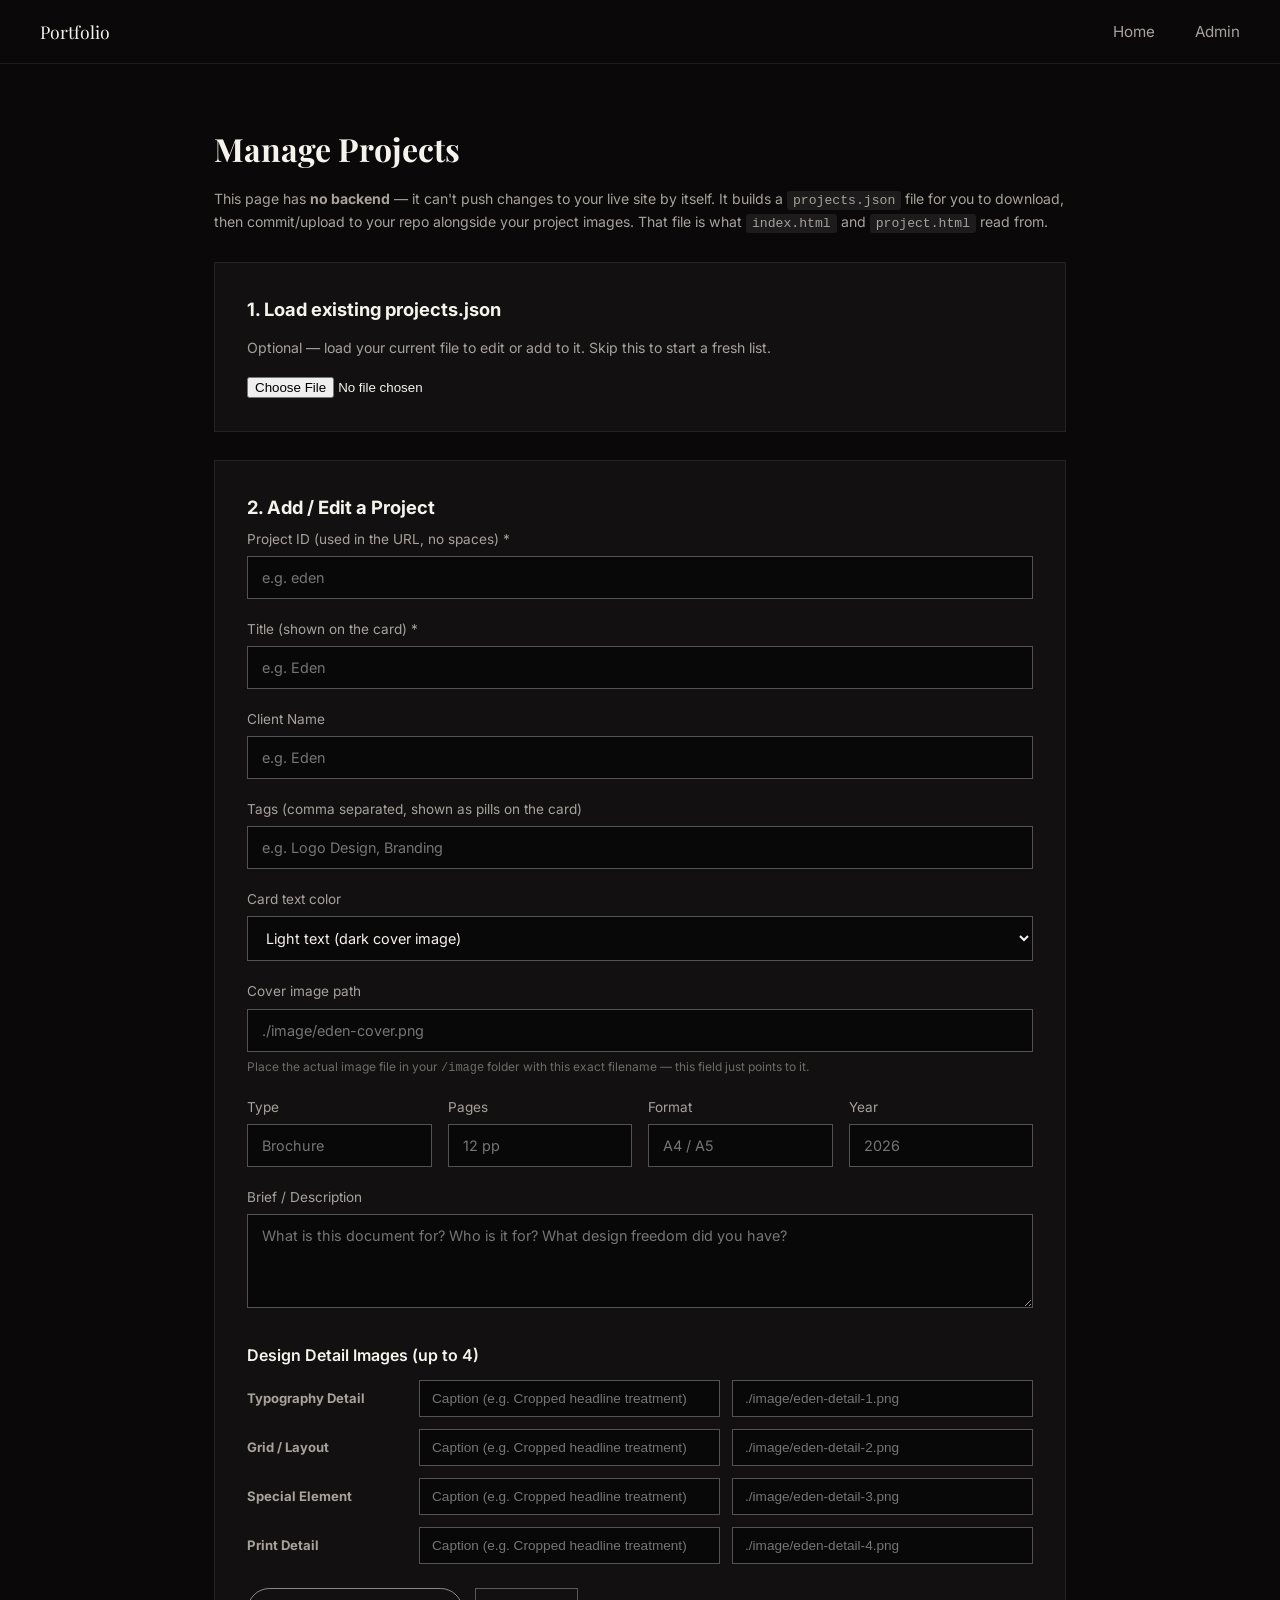
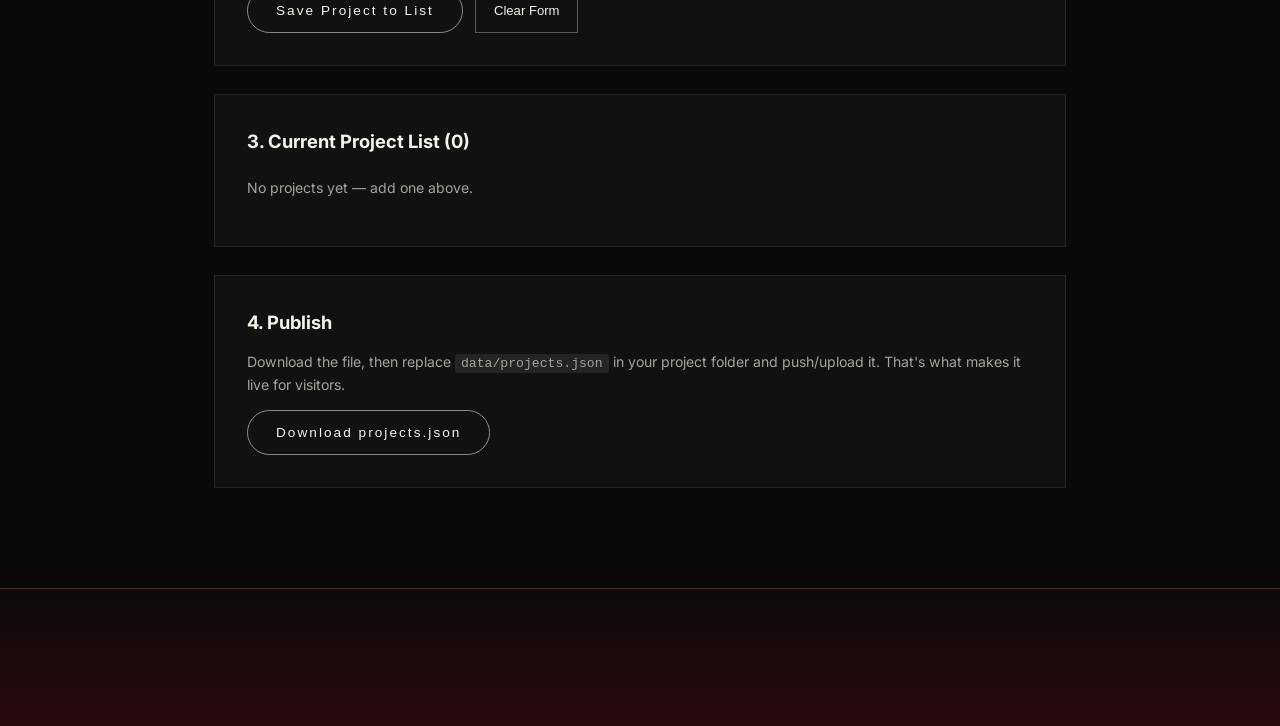
==== admin.html @ ef0a6c06 "initial-commit" ====
<!DOCTYPE html>
<html lang="en">
<head>
<meta charset="UTF-8">
<meta name="viewport" content="width=device-width, initial-scale=1.0">
<title>Admin — Manage Projects</title>
<link rel="stylesheet" href="styles.css">
</head>
<body>

<header class="header">
    <a href="index.html" class="logo">Portfolio</a>
    <nav class="navabr">
        <a href="index.html">Home</a>
        <a href="admin.html">Admin</a>
    </nav>
</header>

<main class="admin-shell">

  <h1 class="admin-title">Manage Projects</h1>
  <p class="admin-note">
    This page has <strong>no backend</strong> — it can't push changes to your live site by itself.
    It builds a <code>projects.json</code> file for you to download, then commit/upload to your repo alongside your project images.
    That file is what <code>index.html</code> and <code>project.html</code> read from.
  </p>

  <section class="admin-panel">
    <h2>1. Load existing projects.json</h2>
    <p class="admin-note">Optional — load your current file to edit or add to it. Skip this to start a fresh list.</p>
    <input type="file" id="loadFile" accept="application/json">
    <span id="loadStatus" class="admin-note"></span>
  </section>

  <section class="admin-panel">
    <h2>2. Add / Edit a Project</h2>
    <form id="projectForm">

      <div class="admin-field">
        <label>Project ID (used in the URL, no spaces) *</label>
        <input type="text" id="f_id" placeholder="e.g. eden" required>
      </div>

      <div class="admin-field">
        <label>Title (shown on the card) *</label>
        <input type="text" id="f_title" placeholder="e.g. Eden" required>
      </div>

      <div class="admin-field">
        <label>Client Name</label>
        <input type="text" id="f_client" placeholder="e.g. Eden">
      </div>

      <div class="admin-field">
        <label>Tags (comma separated, shown as pills on the card)</label>
        <input type="text" id="f_tags" placeholder="e.g. Logo Design, Branding">
      </div>

      <div class="admin-field">
        <label>Card text color</label>
        <select id="f_textcolor">
          <option value="light">Light text (dark cover image)</option>
          <option value="dark">Dark text (light cover image)</option>
        </select>
      </div>

      <div class="admin-field">
        <label>Cover image path</label>
        <input type="text" id="f_cover" placeholder="./image/eden-cover.png">
        <span class="admin-hint">Place the actual image file in your <code>/image</code> folder with this exact filename — this field just points to it.</span>
      </div>

      <div class="admin-row">
        <div class="admin-field">
          <label>Type</label>
          <input type="text" id="f_type" placeholder="Brochure">
        </div>
        <div class="admin-field">
          <label>Pages</label>
          <input type="text" id="f_pages" placeholder="12 pp">
        </div>
        <div class="admin-field">
          <label>Format</label>
          <input type="text" id="f_format" placeholder="A4 / A5">
        </div>
        <div class="admin-field">
          <label>Year</label>
          <input type="text" id="f_year" placeholder="2026">
        </div>
      </div>

      <div class="admin-field">
        <label>Brief / Description</label>
        <textarea id="f_brief" rows="4" placeholder="What is this document for? Who is it for? What design freedom did you have?"></textarea>
      </div>

      <h3 class="admin-subtitle">Design Detail Images (up to 4)</h3>
      <div id="detailFields"></div>

      <div class="admin-actions">
        <button type="submit" class="btn-send" style="width:auto; padding:14px 28px;">Save Project to List</button>
        <button type="button" id="clearForm" class="btn-secondary">Clear Form</button>
      </div>
    </form>
  </section>

  <section class="admin-panel">
    <h2>3. Current Project List (<span id="countLabel">0</span>)</h2>
    <div id="projectList" class="admin-project-list"></div>
  </section>

  <section class="admin-panel">
    <h2>4. Publish</h2>
    <p class="admin-note">Download the file, then replace <code>data/projects.json</code> in your project folder and push/upload it. That's what makes it live for visitors.</p>
    <button id="downloadBtn" class="btn-send" style="width:auto; padding:14px 28px;">Download projects.json</button>
  </section>

</main>

<footer></footer>

<script src="js/admin.js"></script>
</body>
</html>
---- styles.css ----
/* =========================================================
   Tedo Mirianashvili — Portfolio
   styles.css — matches the HTML structure/classes as-is
   ========================================================= */

@import url('https://fonts.googleapis.com/css2?family=Playfair+Display:ital,wght@0,400;0,500;0,600;1,400&family=Inter:wght@300;400;500;600;700&display=swap');

:root{
  --black:        #0a0808;
  --near-black:   #0d0a0a;
  --maroon-deep:  #2a0a0d;
  --maroon:       #4a0f14;
  --maroon-bright:#7a1a1f;
  --card-bg:      #1a0e0e;
  --card-border:  rgba(255,255,255,0.08);
  --white:        #f6f2ec;
  --grey:         #a8a19c;
  --grey-dim:     #6f6a66;

  --font-display: 'Playfair Display', Georgia, serif;
  --font-body:    'Inter', -apple-system, sans-serif;
}

*, *::before, *::after{ box-sizing: border-box; }

body{
  margin:0;
  background: var(--black);
  color: var(--white);
  font-family: var(--font-body);
  line-height: 1.55;
  -webkit-font-smoothing: antialiased;
}

img{ max-width:100%; display:block; }
a{ color:inherit; text-decoration:none; }

/* ============ HEADER / NAV ============ */
.header{
  position: sticky; top:0; z-index:100;
  display:flex; align-items:center; justify-content:space-between;
  padding: 0 40px;
  height: 64px;
  background: var(--black);
  border-bottom: 1px solid rgba(255,255,255,.08);
}
.logo{
  font-family: var(--font-display);
  font-size: 1.1rem;
}
.navabr{
  display:flex; gap: 40px;
}
.navabr a{
  font-size:.95rem;
  color: var(--grey);
  transition: color .2s ease;
}
.navabr a:hover{ color: var(--white); }

/* ============ HERO ============ */
.Hero{
  padding: 80px 40px 100px;
}
#HeroContent{
  max-width: 1200px;
  margin: 0 auto;
  display:grid;
  grid-template-columns: 1fr 1fr;
  gap: 60px;
  align-items:center;
}
.Hero img{
  width:100%;
  max-width: 460px;
  aspect-ratio: 3/4;
  object-fit: cover;
  padding: 8px;
}
#HeroText{
  text-align: right;
}
#HeroText h1{
  font-family: var(--font-display);
  font-weight: 500;
  font-size: clamp(2rem, 4vw, 2.6rem);
  margin: 0 0 20px;
}
#HeroText h3{
  font-family: var(--font-body);
  font-weight: 400;
  color: var(--grey);
  font-size: 1rem;
  max-width: 480px;
  margin: 0 0 32px auto;
}
#SocemdiaLinks{
  display:flex; gap:30px; justify-content:flex-end;
}
/* FIX: <a> is display:inline by default, so width/height did nothing.
   display:flex makes the box respect the size, and the nested img
   rule makes the icon fill that box instead of rendering at its
   raw file dimensions. */
#SocemdiaLinks a{
  display:flex;
  align-items:center;
  justify-content:center;
  width:100px;
  height:100px;
  transition: opacity .2s ease, transform .2s ease;
}
#SocemdiaLinks a img{
  width:100%;
  height:100%;
  object-fit:contain;
}
#SocemdiaLinks a:hover{
  opacity:.75;
  transform: translateY(-2px);
}

@media (max-width: 860px){
  #HeroContent{ grid-template-columns: 1fr; }
  #HeroText{ text-align:left; }
  #HeroText h3{ margin-left:0; }
  #SocemdiaLinks{ justify-content:flex-start; }
}

/* ============ SKILLS & TOOLS ============ */
.SkillsAndTools{
  padding: 90px 40px;
  background: url('../image/gradient-2560x1440.gif') center/cover no-repeat;
}
.SkillsAndTools #Title{
  font-family: var(--font-display);
  font-weight: 500;
  text-align:center;
  font-size: clamp(1.8rem, 3vw, 2.4rem);
  margin: 0 0 56px;
}
/* the container just after the h1 becomes a 3-col grid */
.SkillsAndTools > div{
  max-width: 1200px;
  margin: 0 auto;
  display: grid;
  grid-template-columns: repeat(3, 1fr);
  gap: 24px;
}
/* the unlabeled "row" divs get flattened so their skillcards
   become direct items of the grid above */
.SkillsAndTools > div > div{
  display: contents;
}
.skillcard{
  background: rgba(10,6,6,.55);
  border: 1px solid var(--card-border);
  padding: 28px;
}
.skillcard img{
  width: 100px; height:100px;
  object-fit:contain;
  margin-bottom: 20px;
}
.skillcard p:first-of-type{
  font-family: var(--font-body);
  font-weight:600;
  font-size:1.05rem;
  margin: 0 0 10px;
}
.skillcard p:last-child{
  color: var(--grey-dim);
  font-size:.88rem;
  margin:0;
}

@media (max-width: 860px){
  .SkillsAndTools > div{ grid-template-columns: 1fr 1fr; }
}
@media (max-width: 560px){
  .SkillsAndTools > div{ grid-template-columns: 1fr; }
}


/* ============ PAST PROJECTS & WORKS ============ */
.PastProjectsAndWorks{
  padding: 100px 40px 60px;
  background: var(--black);
}
.PastProjectsAndWorks h1{
  font-family: var(--font-display);
  font-weight: 500;
  text-align:center;
  font-size: clamp(1.8rem, 3vw, 2.4rem);
  margin: 0 0 56px;
}
#portfoliocards{
  max-width: 1200px;
  margin: 0 auto;
  display:grid;
  grid-template-columns: 1fr 1fr;
  gap: 24px;
}
.portfoliocard{
  position:relative;
  aspect-ratio: 16/10;
  overflow:hidden;
  border:1px solid var(--card-border);
  display:flex; align-items:flex-end;
  padding: 28px;
}
.portfoliocard img{
  position:absolute; inset:0; width:100%; height:100%; object-fit:cover; z-index:0;
}
.portfoliocard::after{
  content:"";
  position:absolute; inset:0; z-index:0;
  background: linear-gradient(0deg, rgba(0,0,0,.55), transparent 60%);
}

@media (max-width: 720px){
  #portfoliocards{ grid-template-columns: 1fr; }
}

/* ============ EDUCATION ============ */
.Education{
  background: var(--black);
}
.Education h1{
  font-family: var(--font-display);
  font-weight: 500;
  text-align:center;
  font-size: clamp(1.8rem, 3vw, 2.4rem);
  padding-top: 60px;
  margin: 0 0 40px;
}
#educationcardsrt{
  display:grid;
  grid-template-columns: repeat(3, 1fr);
}
.educationcard{
  position:relative;
  aspect-ratio: 4/5;
  overflow:hidden;
  background: #2a2a2a;
  display:flex; align-items:flex-end;
  padding: 32px;
}
.educationcard img{
  position:absolute; inset:0; width:100%; height:100%; object-fit:cover;
  filter: grayscale(100%);
  transition: filter .4s ease, transform .4s ease;
}
.educationcard::after{
  content:"";
  position:absolute; inset:0;
  background: linear-gradient(0deg, rgba(0,0,0,.75), transparent 55%);
  transition: background .4s ease;
}
.educationcard .educationcardtext{
  position:relative; z-index:1;
  font-family: var(--font-body);
  font-weight: 800;
  font-size: 4rem;
  text-transform: uppercase;
  line-height: 1.15;
  margin:0;
  opacity: 0;
  transform: translateY(10px);
  transition: opacity .4s ease, transform .4s ease;
}

.educationcard:hover img{
  filter: grayscale(0%);
  transform: scale(1.05);
}
.educationcard:hover::after{
  background: linear-gradient(0deg, rgba(0,0,0,.85), rgba(0,0,0,.2) 60%);
}
.educationcard:hover .educationcardtext{
  opacity: 1;
  transform: translateY(0);
}

@media (max-width: 860px){
  #educationcardsrt{ grid-template-columns: 1fr; }
}

/* ============ PORTFOLIO CARD CONTENT (index.html) ============ */
.portfoliocard-content{
  position:relative; z-index:1;
  width:100%;
}
.portfoliocard-content h3{
  font-family: var(--font-display);
  font-style: italic;
  font-size: 1.6rem;
  margin: 0 0 12px;
  color: var(--white);
}
.portfoliocard-content h3.dark-text{ color:#1a0e0e; }

.tags{ display:flex; gap:8px; flex-wrap:wrap; }
.tag{
  font-size:.7rem; letter-spacing:.04em; text-transform:uppercase;
  background: rgba(0,0,0,.5);
  border:1px solid rgba(255,255,255,.3);
  border-radius: 999px;
  color: var(--white);
  padding: 6px 14px;
}
.tag.tag-dark{
  background: rgba(255,255,255,.55);
  border-color: rgba(0,0,0,.3);
  color:#1a0e0e;
}

/* ============ CASE STUDY / PROJECT DETAIL PAGE ============ */
.case-shell{ max-width: 1200px; margin: 40px auto 0; padding: 0 24px 40px; }

.case-block{
  background: #f4f2ee;
  color: #111;
  margin-bottom: 24px;
  border-radius: 2px;
  overflow: hidden;
}

.case-cover{ display:grid; grid-template-columns: 1fr 1fr; min-height: 480px; }
.case-cover-left{ padding: 60px; display:flex; flex-direction:column; justify-content:center; }
.case-cover-left .byline{ display:flex; align-items:center; gap:10px; font-size:.8rem; letter-spacing:.08em; text-transform:uppercase; margin-bottom:30px; color:#555; }
.case-cover-left .avatar{ width:26px; height:26px; border-radius:50%; background: #2f5fd8; }
.case-cover-left .eyebrow{ font-size:.75rem; letter-spacing:.08em; text-transform:uppercase; color:#a05a2c; margin-bottom:10px; }
.case-cover-left h2{ font-family: var(--font-body); font-size: 2.4rem; font-weight:600; color:#111; margin:0; }
.case-cover-left .subtitle{ font-size:1.6rem; color:#8a8a8a; font-weight:400; margin: 4px 0 24px; }
.case-cover-left .desc{ color:#555; font-size:.95rem; max-width:460px; border-top:1px solid #ddd; padding-top:24px; margin-top:24px; }
.meta-row{ display:flex; gap:40px; margin-top:24px; flex-wrap:wrap; }
.meta-row div{ font-size:.8rem; color:#333; }
.meta-row .k{ text-transform:uppercase; color:#999; letter-spacing:.05em; display:block; margin-bottom:4px; font-size:.7rem; }
.case-cover-right{ background:#e9e9e9; }
.case-cover-right img{ width:100%; height:100%; object-fit:cover; }

.case-section{ padding: 50px 60px; }
.case-section .label{ font-size:.75rem; letter-spacing:.08em; text-transform:uppercase; color:#a05a2c; margin-bottom:14px; }
.case-section h3{ font-family: var(--font-body); font-weight:600; font-size:1.5rem; margin: 0 0 14px; color:#111; }
.case-section p{ color:#555; max-width:640px; margin:0; }

.detail-grid{
  display:grid; grid-template-columns: repeat(4,1fr); gap:20px; padding: 0 60px 50px;
}
.detail-item{ display:flex; flex-direction:column; gap:6px; }
.detail-item img{
  width:100%; height:220px; object-fit:cover;
  background:#e9e9e9;
}
.detail-label{ font-size:.75rem; text-transform:uppercase; letter-spacing:.04em; color:#555; }
.detail-caption{ font-size:.75rem; color:#999; }

@media (max-width: 900px){
  .case-cover{ grid-template-columns:1fr; }
  .case-cover-left{ padding: 40px 24px; }
  .case-section{ padding: 40px 24px; }
  .detail-grid{ grid-template-columns: 1fr 1fr; padding: 0 24px 40px; }
}

/* ============ ADMIN PANEL ============ */
.admin-shell{
  max-width: 900px;
  margin: 0 auto;
  padding: 60px 24px 100px;
}
.admin-title{
  font-family: var(--font-display);
  font-size: 2rem;
  margin: 0 0 12px;
}
.admin-note{
  color: var(--grey);
  font-size: .88rem;
  line-height: 1.6;
}
.admin-note code{
  background: rgba(255,255,255,.08);
  padding: 2px 6px;
  border-radius: 3px;
  font-size: .82rem;
}
.admin-panel{
  background: rgba(255,255,255,.03);
  border: 1px solid var(--card-border);
  padding: 32px;
  margin-top: 28px;
}
.admin-panel h2{
  font-family: var(--font-body);
  font-weight: 700;
  font-size: 1.15rem;
  margin: 0 0 8px;
}
.admin-subtitle{
  font-family: var(--font-body);
  font-weight: 600;
  font-size: 1rem;
  margin: 28px 0 12px;
}
.admin-field{
  margin-bottom: 20px;
}
.admin-field label{
  display:block;
  font-size: .85rem;
  color: var(--grey);
  margin-bottom: 6px;
}
.admin-field input,
.admin-field select,
.admin-field textarea{
  width: 100%;
  background: rgba(0,0,0,.5);
  border: 1px solid rgba(255,255,255,.3);
  color: var(--white);
  padding: 12px 14px;
  font-family: var(--font-body);
  font-size: .9rem;
}
.admin-hint{
  display:block;
  font-size: .75rem;
  color: var(--grey-dim);
  margin-top: 6px;
}
.admin-row{
  display:grid;
  grid-template-columns: repeat(4, 1fr);
  gap: 16px;
}
@media (max-width: 640px){
  .admin-row{ grid-template-columns: 1fr 1fr; }
}
.admin-detail-row{
  display:grid;
  grid-template-columns: 160px 1fr 1fr;
  gap: 12px;
  align-items:center;
  margin-bottom: 12px;
}
.admin-detail-row strong{ font-size: .82rem; color: var(--grey); }
.admin-detail-row input{
  background: rgba(0,0,0,.5);
  border: 1px solid rgba(255,255,255,.3);
  color: var(--white);
  padding: 10px 12px;
  font-size: .85rem;
}
@media (max-width: 640px){
  .admin-detail-row{ grid-template-columns: 1fr; }
}
.admin-actions{
  display:flex;
  gap: 12px;
  margin-top: 24px;
}
.btn-send{
  background: transparent;
  border: 1px solid rgba(255,255,255,.5);
  color: var(--white);
  padding: 16px;
  letter-spacing:.15em;
  font-size:.85rem;
  transition: background .2s ease;
  cursor:pointer;
}
.btn-send:hover{ background: rgba(255,255,255,.08); }
.btn-secondary{
  background: transparent;
  border: 1px solid rgba(255,255,255,.3);
  color: var(--white);
  padding: 10px 18px;
  font-size: .82rem;
  cursor:pointer;
}
.btn-secondary:hover{ background: rgba(255,255,255,.08); }
.btn-danger{ border-color: rgba(224,106,106,.5); color:#e06a6a; }
.btn-danger:hover{ background: rgba(224,106,106,.1); }

.admin-project-list{ display:flex; flex-direction:column; gap:10px; }
.admin-project-row{
  display:flex; align-items:center; justify-content:space-between;
  padding: 14px 16px;
  background: rgba(255,255,255,.03);
  border: 1px solid var(--card-border);
}
.admin-row-actions{ display:flex; gap:8px; }

/* ============ FOOTER ============ */
footer{
  min-height: 140px;
  background: linear-gradient(180deg, var(--near-black), var(--maroon-deep));
  border-top: 1px solid rgba(255,255,255,.15);
  display:flex; align-items:center; justify-content:center;
  color: var(--grey);
  font-size:.85rem;
}












/* ============ CONTACT PAGE ============ */

.contact-section{
  min-height: calc(100vh - 64px); /* fills the viewport below the sticky nav */
  display:flex;
}

.contact-content{
  width:100%;
  display:grid;
  grid-template-columns: 1fr 1fr; /* two full-width columns, edge to edge */
}

/* ----- left panel: maroon gradient + grain + contact links ----- */
#contact-text{
  position:relative;
  isolation:isolate; /* keeps the grain overlay contained to this panel */
  padding: 80px 60px;
  display:flex;
  flex-direction:column;
  justify-content:center;
  background: radial-gradient(140% 100% at 0% 30%, var(--maroon), var(--near-black) 75%);
  overflow:hidden;
}
/* subtle grain texture overlay, matches the rest of the site */
#contact-text::before{
  content:"";
  position:absolute; inset:0;
  pointer-events:none;
  opacity:.18;
  mix-blend-mode: overlay;
  background-image:url("data:image/svg+xml,%3Csvg xmlns='http://www.w3.org/2000/svg' width='120' height='120'%3E%3Cfilter id='n'%3E%3CfeTurbulence type='fractalNoise' baseFrequency='0.9' numOctaves='2' stitchTiles='stitch'/%3E%3C/filter%3E%3Crect width='100%25' height='100%25' filter='url(%23n)'/%3E%3C/svg%3E");
  z-index:0;
}
#contact-text > *{ position:relative; z-index:1; } /* sit above the grain */

#contact-text h1{
  font-family: var(--font-display);
  font-weight: 500;
  font-size: clamp(2.4rem, 6vw, 4rem);
  margin: 0 0 60px;
}

.contact-info{
  display:flex;
  align-items:center;
  gap: 20px;
  margin-bottom: 26px;
}
.contact-info img{
  width: 40px;
  height: 40px;
  object-fit: contain;
}
.contact-type{
  font-family: var(--font-display);
  font-size: 1.4rem;
  margin: 0;
}

/* ----- right panel: form ----- */
#functionalWindow{
  background: var(--near-black);
  display:flex;
  align-items:center;
  padding: 80px 60px;
}
#functionalWindow form{
  width:100%;
  max-width: 480px;
}

.contact-form{ margin-bottom: 28px; }
.contact-form h3{
  font-family: var(--font-display);
  font-weight: 500;
  font-size: 1.15rem;
  margin: 0 0 12px;
}

.window input,
.window textarea{
  width:100%;
  background: rgba(0,0,0,.5);
  border: 1px solid rgba(255,255,255,.3);
  border-radius: 15px;
  color: var(--white);
  padding: 14px 16px;
  font-family: var(--font-body);
  font-size: .9rem;
}
.window input::placeholder,
.window textarea::placeholder{
  color: var(--grey-dim);
  text-transform: uppercase;
  font-size: .78rem;
  letter-spacing: .03em;
}
.window textarea{
  min-height: 150px;
  resize: vertical;
}

.btn-send{
  width:100%;
  background: transparent;
  border: 1px solid rgba(255,255,255,.5);
  border-radius: 25px;
  color: var(--white);
  padding: 16px;
  letter-spacing: .15em;
  font-size: .85rem;
  cursor:pointer;
  transition: background .2s ease;
}
.btn-send:hover{ background: rgba(255,255,255,.08); }

.form-note{
  font-size: .8rem;
  color: var(--grey-dim);
  margin-top: 10px;
  min-height: 1.2em;
}

@media (max-width: 860px){
  .contact-content{ grid-template-columns: 1fr; }
  #contact-text, #functionalWindow{ padding: 50px 24px; }
}


/* -----------------Servicepage-------// */
.headerbanner{
  height: 50vh;
  display:flex;
  background:
    linear-gradient(rgba(0,0,0,.5), rgba(0,0,0,.5)),
    url('../image/gradient-2560x1440.gif') center/cover no-repeat;
  flex-direction:column;
  align-items:center;
  justify-content:center;
  padding: 80px 40px;
}

.services-section{
  min-height: calc(100vh - 64px); /* fills the viewport below the sticky nav */
  display:flex;
  flex-direction:column;
  background: var(--black);
  align-items:center;
  justify-content:center;
  padding: 80px 40px;
}

.entreetexts{
  width: 1180px;
  display:flex;
  flex-direction:row;
  gap: 25%;
}

.service-item{
  width: 370px;
  height: 497px;
  padding: 28px;
  margin: 20px;
}

.service-img{
  border-radius: 7px;
  width: 370px;
  height: 262px;
}

.service-items{
  display: flex;
  flex-direction: row;
  align-items: center;
  justify-content: center;
  gap: 20px;
}

.serviceButton{
  display: flex;
  flex-direction: row;
  align-items: center;
  width:138px;
  height: 44px;
  background: transparent;
  border: 1px solid rgba(255,255,255,.5);
  border-radius: 25px;
  color: var(--white);
  gap: 10px;
  padding-left: 25px;
  letter-spacing: .15em;
  font-size: .85rem;
  cursor:pointer;
  transition: background .2s ease;
}

#servicestitle{
  font-weight: 1000;
  text-align:center;
  font-size: 4rem;
  margin: 0 0 56px;
}

#servicedescription{
  font-weight: 400;
  text-align:center;
  font-size: 1rem;
  margin: 0 0 56px;
}

#servicet{
  font-weight: 1000;
  text-align:left;
  font-size: 2rem;
  margin: 0 0 56px;
}
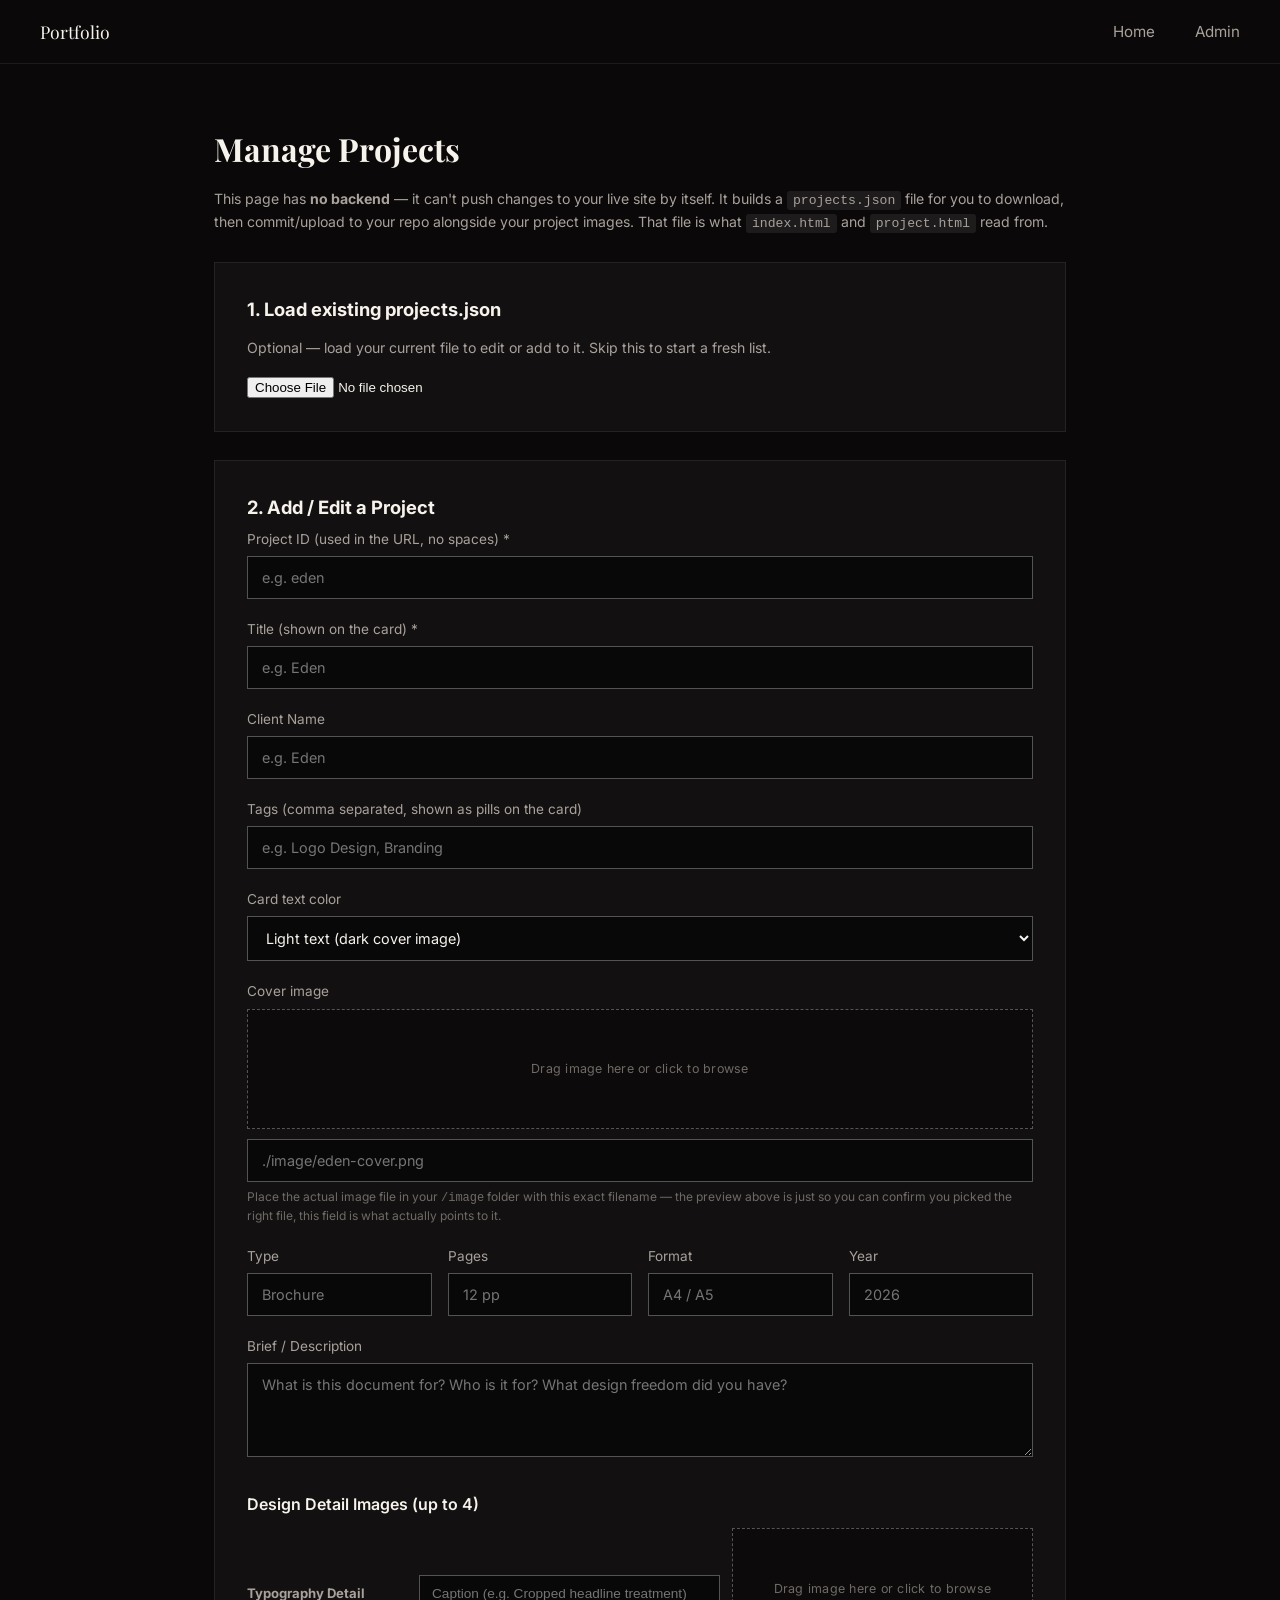
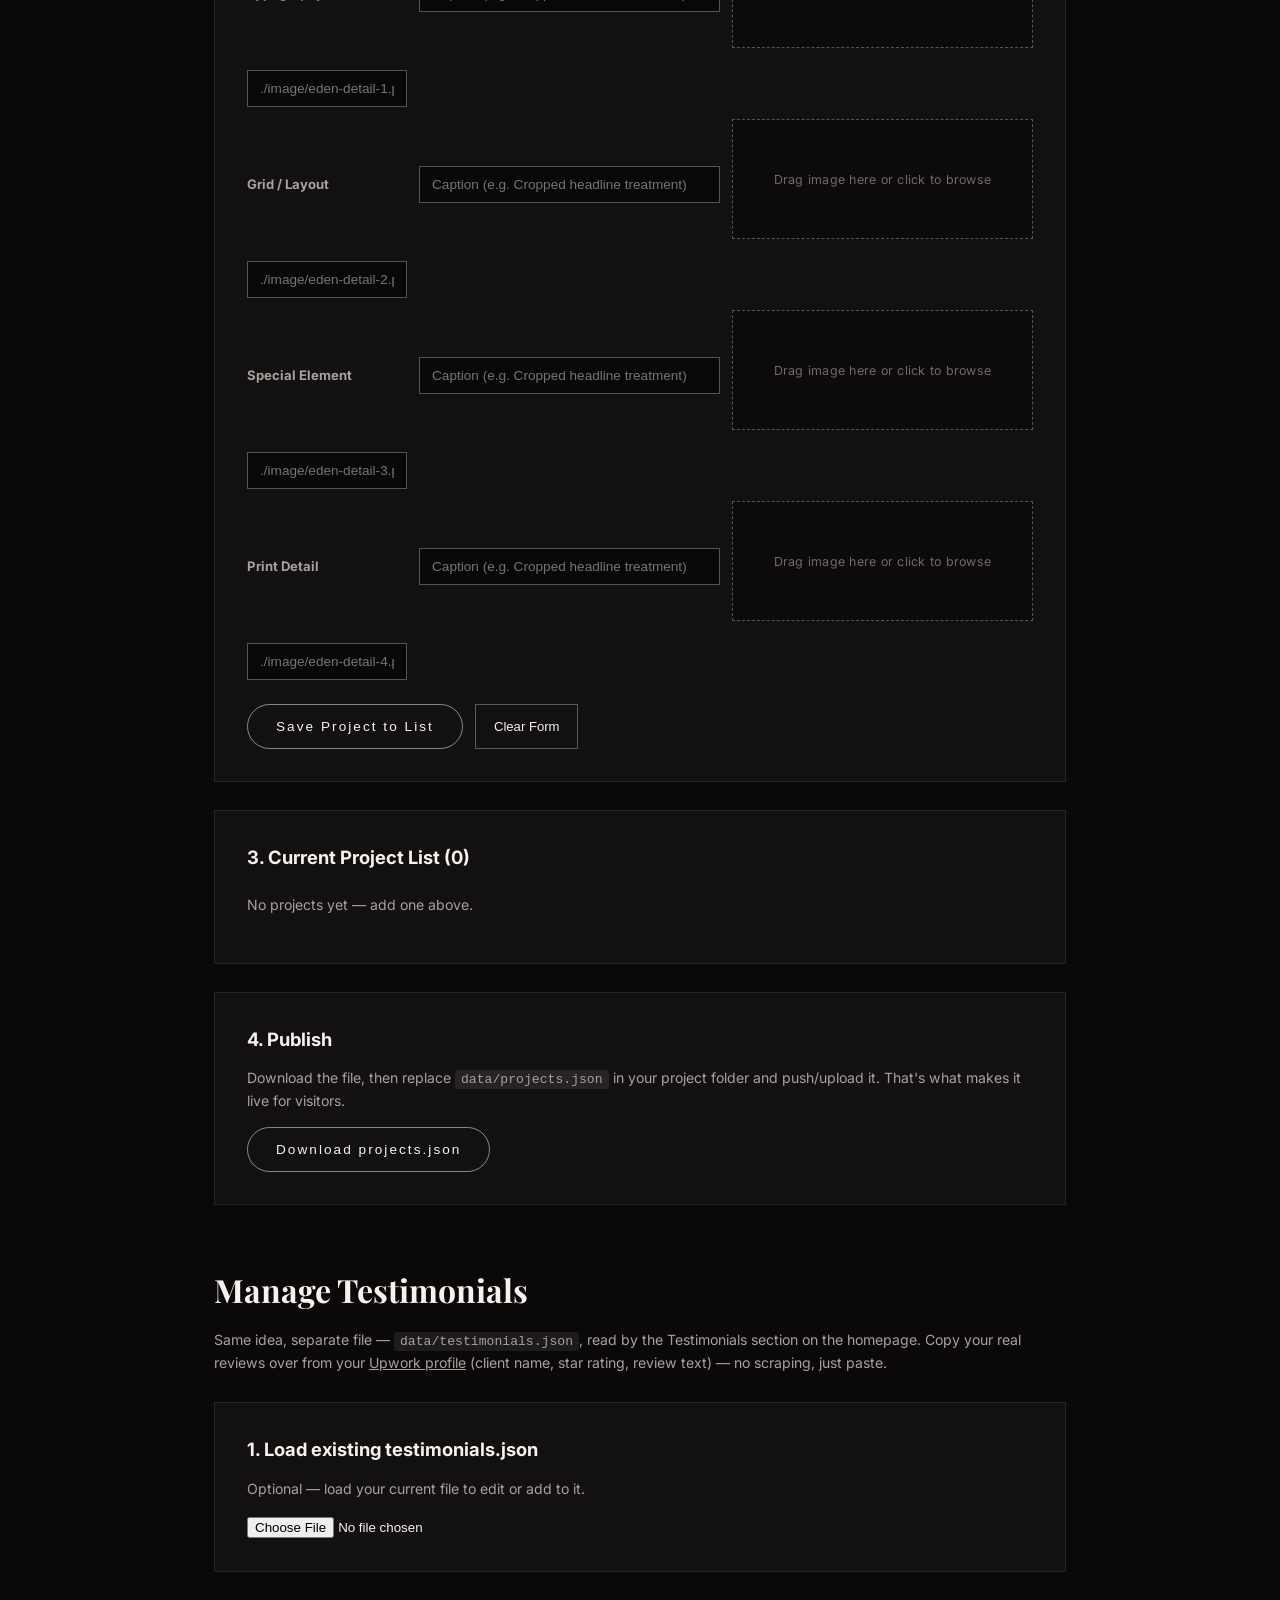
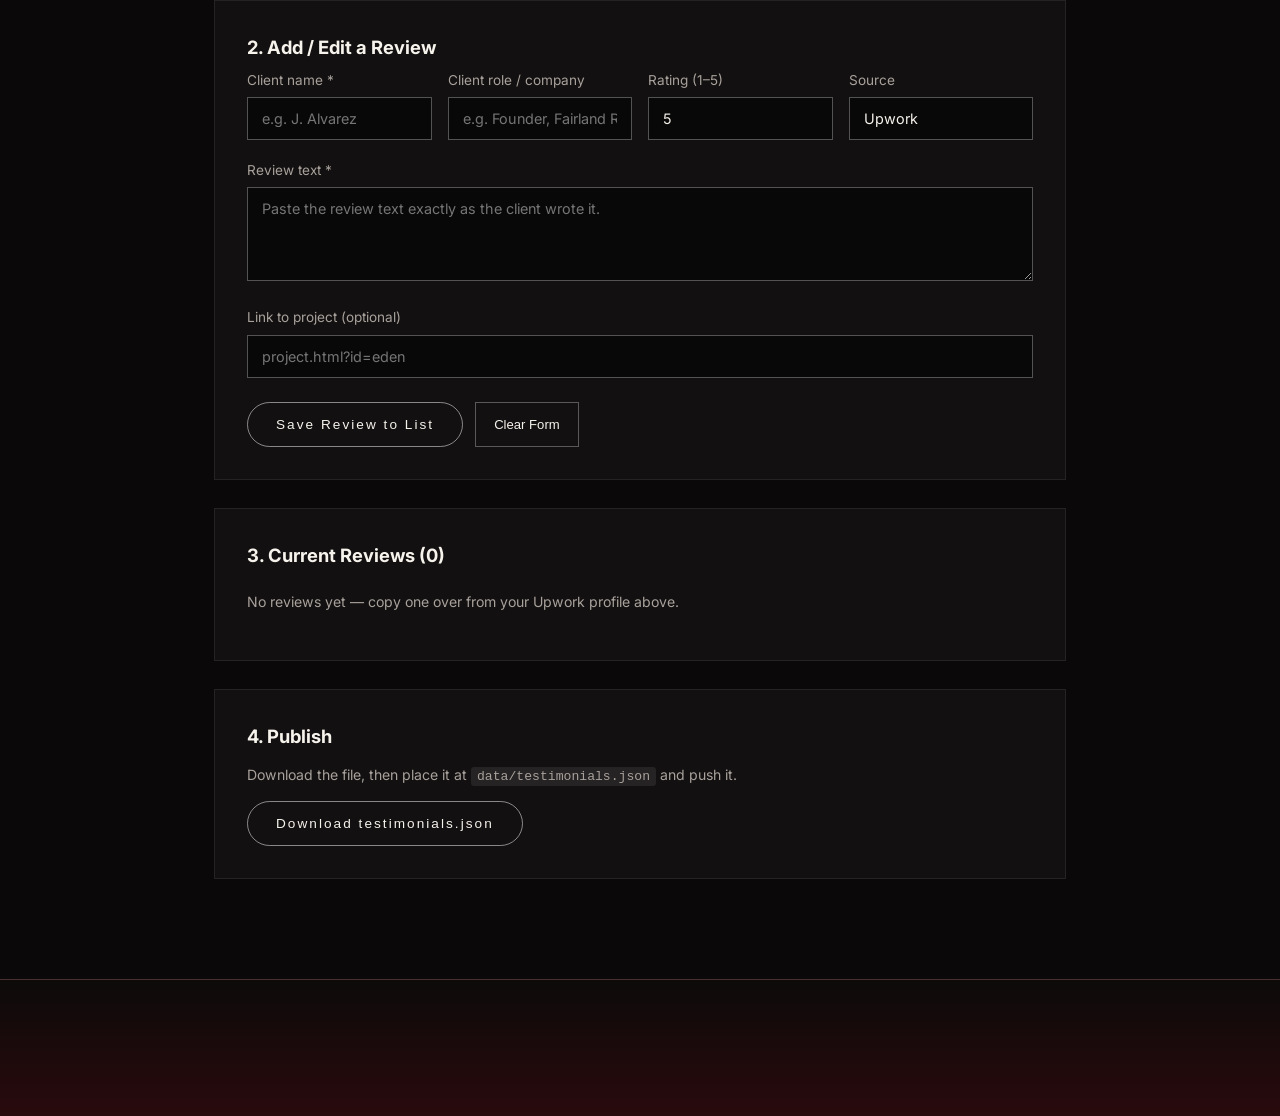
==== commit 297bbd72: "new changes" ====
--- a/admin.html
+++ b/admin.html
@@ -65,9 +65,14 @@
       </div>
 
       <div class="admin-field">
-        <label>Cover image path</label>
+        <label>Cover image</label>
+        <div class="dropzone" id="cover_drop">
+          <img class="dropzone-preview" id="cover_preview" style="display:none;">
+          <span class="dropzone-label">Drag image here or click to browse</span>
+          <input type="file" accept="image/*" class="dropzone-file" id="cover_file">
+        </div>
         <input type="text" id="f_cover" placeholder="./image/eden-cover.png">
-        <span class="admin-hint">Place the actual image file in your <code>/image</code> folder with this exact filename — this field just points to it.</span>
+        <span class="admin-hint">Place the actual image file in your <code>/image</code> folder with this exact filename — the preview above is just so you can confirm you picked the right file, this field is what actually points to it.</span>
       </div>
 
       <div class="admin-row">
@@ -115,6 +120,71 @@
     <button id="downloadBtn" class="btn-send" style="width:auto; padding:14px 28px;">Download projects.json</button>
   </section>
 
+  <h1 class="admin-title" style="margin-top:60px;">Manage Testimonials</h1>
+  <p class="admin-note">
+    Same idea, separate file — <code>data/testimonials.json</code>, read by the Testimonials section on the homepage.
+    Copy your real reviews over from your <a href="https://www.upwork.com/freelancers/~01fd6470b8ec251bbb" target="_blank" style="text-decoration:underline;">Upwork profile</a> (client name, star rating, review text) — no scraping, just paste.
+  </p>
+
+  <section class="admin-panel">
+    <h2>1. Load existing testimonials.json</h2>
+    <p class="admin-note">Optional — load your current file to edit or add to it.</p>
+    <input type="file" id="loadTestimonialsFile" accept="application/json">
+    <span id="loadTestimonialsStatus" class="admin-note"></span>
+  </section>
+
+  <section class="admin-panel">
+    <h2>2. Add / Edit a Review</h2>
+    <form id="testimonialForm">
+      <input type="hidden" id="t_id">
+
+      <div class="admin-row">
+        <div class="admin-field">
+          <label>Client name *</label>
+          <input type="text" id="t_name" placeholder="e.g. J. Alvarez" required>
+        </div>
+        <div class="admin-field">
+          <label>Client role / company</label>
+          <input type="text" id="t_role" placeholder="e.g. Founder, Fairland RV-Park">
+        </div>
+        <div class="admin-field">
+          <label>Rating (1–5)</label>
+          <input type="number" id="t_rating" min="1" max="5" value="5">
+        </div>
+        <div class="admin-field">
+          <label>Source</label>
+          <input type="text" id="t_source" placeholder="Upwork" value="Upwork">
+        </div>
+      </div>
+
+      <div class="admin-field">
+        <label>Review text *</label>
+        <textarea id="t_quote" rows="4" placeholder="Paste the review text exactly as the client wrote it." required></textarea>
+      </div>
+
+      <div class="admin-field">
+        <label>Link to project (optional)</label>
+        <input type="text" id="t_link" placeholder="project.html?id=eden">
+      </div>
+
+      <div class="admin-actions">
+        <button type="submit" class="btn-send" style="width:auto; padding:14px 28px;">Save Review to List</button>
+        <button type="button" id="clearTestimonialForm" class="btn-secondary">Clear Form</button>
+      </div>
+    </form>
+  </section>
+
+  <section class="admin-panel">
+    <h2>3. Current Reviews (<span id="testimonialCountLabel">0</span>)</h2>
+    <div id="testimonialList" class="admin-project-list"></div>
+  </section>
+
+  <section class="admin-panel">
+    <h2>4. Publish</h2>
+    <p class="admin-note">Download the file, then place it at <code>data/testimonials.json</code> and push it.</p>
+    <button id="downloadTestimonialsBtn" class="btn-send" style="width:auto; padding:14px 28px;">Download testimonials.json</button>
+  </section>
+
 </main>
 
 <footer></footer>
--- a/styles.css
+++ b/styles.css
@@ -482,6 +482,44 @@
 .btn-danger{ border-color: rgba(224,106,106,.5); color:#e06a6a; }
 .btn-danger:hover{ background: rgba(224,106,106,.1); }
 
+/* ----- drag & drop image preview ----- */
+.dropzone{
+  position: relative;
+  display: flex;
+  flex-direction: column;
+  align-items: center;
+  justify-content: center;
+  gap: 10px;
+  min-height: 120px;
+  padding: 20px;
+  margin-bottom: 10px;
+  border: 1px dashed rgba(255,255,255,.3);
+  background: rgba(0,0,0,.35);
+  cursor: pointer;
+  text-align: center;
+  transition: border-color .2s ease, background .2s ease;
+}
+.dropzone:hover{ border-color: rgba(255,255,255,.55); }
+.dropzone.drag-active{
+  border-color: var(--maroon-bright);
+  background: rgba(122,26,31,.15);
+}
+.dropzone.has-preview{ padding: 10px; }
+.dropzone-preview{
+  max-width: 100%;
+  max-height: 140px;
+  object-fit: contain;
+  border-radius: 4px;
+}
+.dropzone-label{
+  font-size: .78rem;
+  color: var(--grey-dim);
+  letter-spacing: .02em;
+}
+.dropzone-file{
+  display: none;
+}
+
 .admin-project-list{ display:flex; flex-direction:column; gap:10px; }
 .admin-project-row{
   display:flex; align-items:center; justify-content:space-between;
@@ -490,6 +528,80 @@
   border: 1px solid var(--card-border);
 }
 .admin-row-actions{ display:flex; gap:8px; }
+
+/* ============ TESTIMONIALS ============ */
+.Testimonials{
+  padding: 100px 40px;
+  background: var(--black);
+}
+.Testimonials h1{
+  font-family: var(--font-display);
+  font-weight: 500;
+  text-align:center;
+  font-size: clamp(1.8rem, 3vw, 2.4rem);
+  margin: 0 0 56px;
+}
+#testimonialcards{
+  max-width: 1200px;
+  margin: 0 auto;
+  display:grid;
+  grid-template-columns: repeat(3, 1fr);
+  gap: 24px;
+}
+.testimonial-card{
+  background: rgba(10,6,6,.55);
+  border: 1px solid var(--card-border);
+  padding: 32px 28px;
+  display:flex;
+  flex-direction:column;
+}
+.testimonial-stars{
+  color: #d9a441;
+  letter-spacing: .15em;
+  font-size: .95rem;
+  margin-bottom: 18px;
+}
+.testimonial-quote{
+  font-family: var(--font-display);
+  font-style: italic;
+  color: var(--white);
+  font-size: 1rem;
+  line-height: 1.6;
+  margin: 0 0 24px;
+  flex-grow: 1;
+}
+.testimonial-quote::before{ content: '\201C'; }
+.testimonial-quote::after{ content: '\201D'; }
+.testimonial-author{
+  display:flex;
+  flex-direction:column;
+  gap: 2px;
+  border-top: 1px solid var(--card-border);
+  padding-top: 16px;
+}
+.testimonial-name{
+  font-weight: 600;
+  font-size: .95rem;
+  color: var(--white);
+}
+.testimonial-role{
+  font-size: .8rem;
+  color: var(--grey-dim);
+}
+.testimonial-source{
+  font-size: .72rem;
+  text-transform: uppercase;
+  letter-spacing: .08em;
+  color: var(--grey);
+  margin-top: 6px;
+}
+
+@media (max-width: 860px){
+  #testimonialcards{ grid-template-columns: 1fr 1fr; }
+}
+@media (max-width: 560px){
+  #testimonialcards{ grid-template-columns: 1fr; }
+}
 
 /* ============ FOOTER ============ */
 footer{
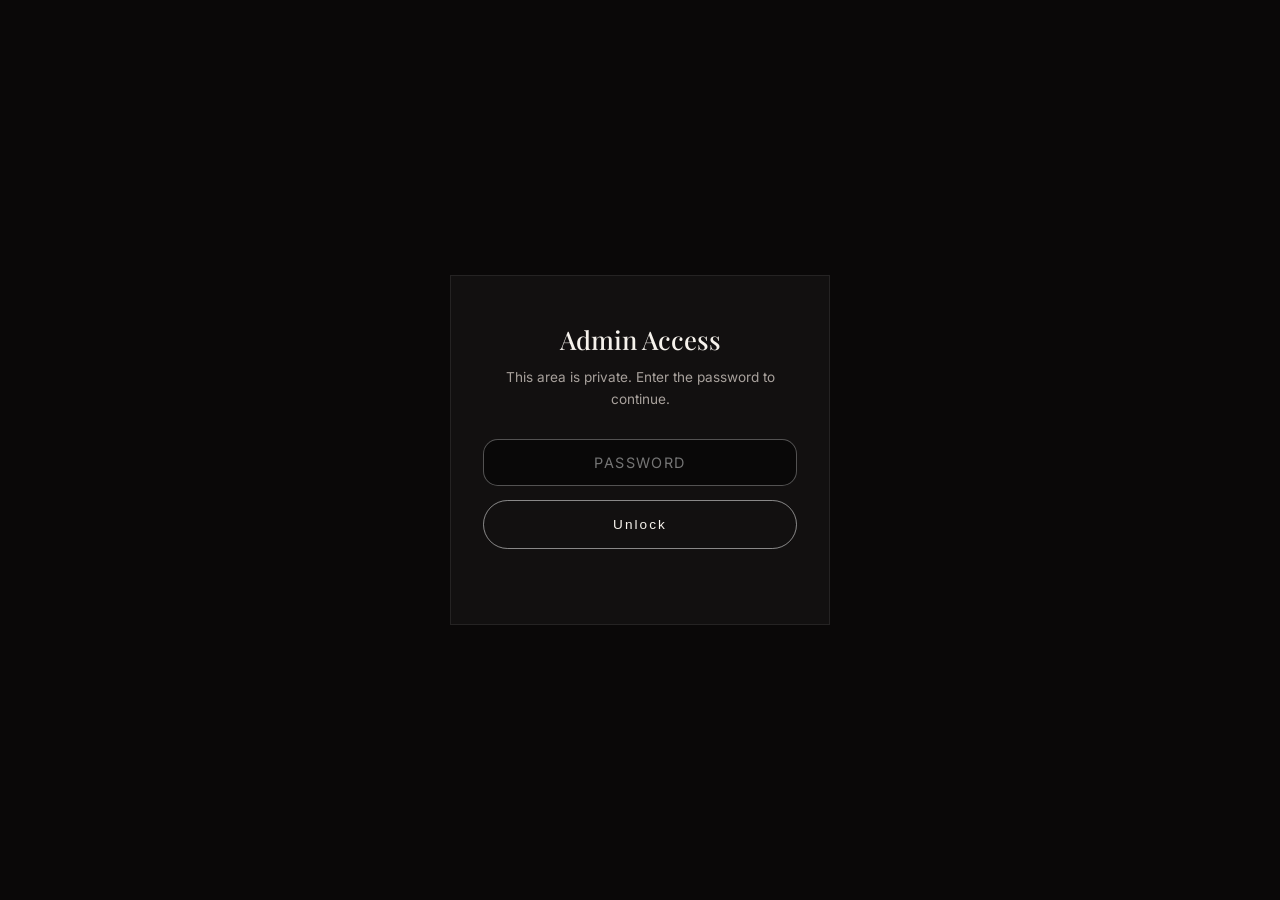
==== commit 67c03227: "Log in in admin pannel added" ====
--- a/admin.html
+++ b/admin.html
@@ -3,14 +3,29 @@
 <head>
 <meta charset="UTF-8">
 <meta name="viewport" content="width=device-width, initial-scale=1.0">
+<meta name="robots" content="noindex, nofollow">
 <title>Admin — Manage Projects</title>
 <link rel="stylesheet" href="styles.css">
 </head>
 <body>
 
+<!-- password gate — hides .admin-shell until js/admin-auth.js confirms the hash -->
+<div class="admin-lock">
+  <div class="admin-lock-box">
+    <h1 class="admin-lock-title">Admin Access</h1>
+    <p class="admin-lock-sub">This area is private. Enter the password to continue.</p>
+    <form id="adminLockForm">
+      <input type="password" id="adminLockInput" placeholder="PASSWORD" autocomplete="current-password" required>
+      <button type="submit" class="btn-send">Unlock</button>
+    </form>
+    <p id="adminLockError" class="admin-lock-error"></p>
+  </div>
+</div>
+<button type="button" id="adminLogout" class="admin-logout">Log out</button>
+
 <header class="header">
     <a href="index.html" class="logo">Portfolio</a>
-    <nav class="navabr">
+    <nav class="navbar">
         <a href="index.html">Home</a>
         <a href="admin.html">Admin</a>
     </nav>
@@ -189,6 +204,7 @@
 
 <footer></footer>
 
+<script src="js/admin-auth.js"></script>
 <script src="js/admin.js"></script>
 </body>
 </html>
--- a/styles.css
+++ b/styles.css
@@ -23,6 +23,13 @@
 
 *, *::before, *::after{ box-sizing: border-box; }
 
+@media (prefers-reduced-motion: no-preference){
+  html{
+    scroll-behavior: smooth;
+    scroll-padding-top: 64px; /* offset for the sticky 64px header */
+  }
+}
+
 body{
   margin:0;
   background: var(--black);
@@ -34,6 +41,59 @@
 
 img{ max-width:100%; display:block; }
 a{ color:inherit; text-decoration:none; }
+
+::selection{ background: var(--maroon-bright); color: var(--white); }
+
+:focus-visible{
+  outline: 1px solid var(--maroon-bright);
+  outline-offset: 3px;
+}
+
+/* ============ CUSTOM CURSOR ============
+   A small solid dot tracks the mouse exactly; a larger hairline ring
+   trails it with a bit of ease and blooms open over links/buttons.
+   Mouse-only — untouched on touch devices, and simplified to instant
+   tracking (no easing loop) when reduced motion is requested. */
+@media (hover: hover) and (pointer: fine){
+  body.has-fine-pointer,
+  body.has-fine-pointer a,
+  body.has-fine-pointer button{ cursor: none; }
+}
+
+.cursor-dot,
+.cursor-ring{
+  position: fixed;
+  top: 0; left: 0;
+  pointer-events: none;
+  border-radius: 50%;
+  z-index: 9999;
+  opacity: 0;
+  transition: opacity .25s ease;
+}
+
+.cursor-dot{
+  width: 5px; height: 5px;
+  margin: -2.5px 0 0 -2.5px;
+  background: var(--maroon-bright);
+}
+
+.cursor-ring{
+  width: 32px; height: 32px;
+  margin: -16px 0 0 -16px;
+  border: 1px solid var(--grey);
+  transition: opacity .25s ease, transform .25s ease, background .25s ease, border-color .25s ease;
+}
+
+body.has-fine-pointer .cursor-dot,
+body.has-fine-pointer .cursor-ring{ opacity: 1; }
+
+.cursor-ring.is-active{
+  transform: scale(1.7);
+  background: rgba(122,26,31,.18);
+  border-color: var(--maroon-bright);
+}
+
+.cursor-ring.is-pressed{ transform: scale(1.1); }
 
 /* ============ HEADER / NAV ============ */
 .header{
@@ -48,15 +108,28 @@
   font-family: var(--font-display);
   font-size: 1.1rem;
 }
-.navabr{
-  display:flex; gap: 40px;
-}
-.navabr a{
+.navbar{
+  display:flex; align-items:center; gap: 40px;
+}
+.navbar a{
   font-size:.95rem;
   color: var(--grey);
   transition: color .2s ease;
 }
-.navabr a:hover{ color: var(--white); }
+.navbar a:hover{ color: var(--white); }
+
+.navbar a.nav-contact{
+  color: var(--white);
+  border: 1px solid rgba(255,255,255,.3);
+  border-radius: 20px;
+  padding: 7px 18px;
+  transition: border-color .2s ease, background .2s ease;
+}
+.navbar a.nav-contact:hover{
+  color: var(--white);
+  border-color: var(--maroon-bright);
+  background: rgba(122,26,31,.15);
+}
 
 /* ============ HERO ============ */
 .Hero{
@@ -129,7 +202,7 @@
 /* ============ SKILLS & TOOLS ============ */
 .SkillsAndTools{
   padding: 90px 40px;
-  background: url('../image/gradient-2560x1440.gif') center/cover no-repeat;
+  background: url('./image/gradient-2560x1440.gif') center/cover no-repeat;
 }
 .SkillsAndTools #Title{
   font-family: var(--font-display);
@@ -221,68 +294,106 @@
   #portfoliocards{ grid-template-columns: 1fr; }
 }
 
-/* ============ EDUCATION ============ */
+/* ============ EDUCATION ============
+   Kept the original idea intact: a row of portrait stills that develop
+   from grayscale into color, like photos coming out of a darkroom.
+   What was actually broken — the institution name lived at opacity:0
+   with no non-hover fallback, so on any touch device (i.e. most
+   visitors) it was never readable at all; the name was also set at
+   4rem uppercase, which overflows a 4:5 card long before "Business
+   and Technology University" finishes rendering; and the grid had no
+   container or gap, unlike every other section on the site. Fixed all
+   three, kept the hover as an enhancement rather than a gate. */
 .Education{
   background: var(--black);
+  padding: 100px 40px;
 }
 .Education h1{
   font-family: var(--font-display);
   font-weight: 500;
+  font-style: italic;
   text-align:center;
   font-size: clamp(1.8rem, 3vw, 2.4rem);
-  padding-top: 60px;
-  margin: 0 0 40px;
+  margin: 0 0 56px;
 }
 #educationcardsrt{
+  max-width: 1200px;
+  margin: 0 auto;
   display:grid;
   grid-template-columns: repeat(3, 1fr);
+  gap: 24px;
+  counter-reset: edu;
 }
 .educationcard{
+  counter-increment: edu;
   position:relative;
   aspect-ratio: 4/5;
   overflow:hidden;
-  background: #2a2a2a;
+  background: var(--card-bg);
+  border: 1px solid var(--card-border);
   display:flex; align-items:flex-end;
-  padding: 32px;
+  padding: 28px;
+  transition: border-color .3s ease;
+}
+.educationcard:hover,
+.educationcard:focus-within{
+  border-color: var(--maroon-bright);
 }
 .educationcard img{
   position:absolute; inset:0; width:100%; height:100%; object-fit:cover;
   filter: grayscale(100%);
-  transition: filter .4s ease, transform .4s ease;
+  transition: filter .5s ease, transform .5s ease;
 }
 .educationcard::after{
   content:"";
   position:absolute; inset:0;
-  background: linear-gradient(0deg, rgba(0,0,0,.75), transparent 55%);
+  background: linear-gradient(0deg, rgba(0,0,0,.82), rgba(0,0,0,.25) 55%, transparent 80%);
   transition: background .4s ease;
+  pointer-events:none;
+}
+/* small spec number, top-left — echoes the same numbering device
+   used on the services cards, tying the two sections together */
+.educationcard::before{
+  content: counter(edu, decimal-leading-zero);
+  position:absolute; z-index:1; top:20px; left:20px;
+  font-family: var(--font-body);
+  font-weight:600;
+  font-size:.7rem;
+  letter-spacing:.08em;
+  color: var(--maroon-bright);
 }
 .educationcard .educationcardtext{
   position:relative; z-index:1;
-  font-family: var(--font-body);
-  font-weight: 800;
-  font-size: 4rem;
-  text-transform: uppercase;
-  line-height: 1.15;
+  font-family: var(--font-display);
+  font-style: italic;
+  font-weight: 500;
+  font-size: clamp(1.1rem, 2vw, 1.5rem);
+  line-height: 1.25;
+  color: var(--white);
   margin:0;
-  opacity: 0;
-  transform: translateY(10px);
-  transition: opacity .4s ease, transform .4s ease;
-}
-
-.educationcard:hover img{
+  transition: transform .4s ease;
+}
+
+.educationcard:hover img,
+.educationcard:focus-within img{
   filter: grayscale(0%);
-  transform: scale(1.05);
-}
-.educationcard:hover::after{
-  background: linear-gradient(0deg, rgba(0,0,0,.85), rgba(0,0,0,.2) 60%);
-}
-.educationcard:hover .educationcardtext{
-  opacity: 1;
-  transform: translateY(0);
+  transform: scale(1.06);
+}
+.educationcard:hover::after,
+.educationcard:focus-within::after{
+  background: linear-gradient(0deg, rgba(0,0,0,.9), rgba(0,0,0,.35) 60%, transparent 85%);
+}
+.educationcard:hover .educationcardtext,
+.educationcard:focus-within .educationcardtext{
+  transform: translateY(-4px);
 }
 
 @media (max-width: 860px){
+  #educationcardsrt{ grid-template-columns: 1fr 1fr; gap: 16px; }
+}
+@media (max-width: 560px){
   #educationcardsrt{ grid-template-columns: 1fr; }
+  .educationcard{ padding: 22px; }
 }
 
 /* ============ PORTFOLIO CARD CONTENT (index.html) ============ */
@@ -667,21 +778,32 @@
   margin: 0 0 60px;
 }
 
+/* contact-info is now a real link (mailto: / tel:), not static text —
+   same "nudge on hover" language as the services connect buttons */
 .contact-info{
   display:flex;
   align-items:center;
   gap: 20px;
   margin-bottom: 26px;
+  width: fit-content;
+  transition: transform .25s ease, opacity .25s ease;
+}
+.contact-info:hover,
+.contact-info:focus-visible{
+  transform: translateX(6px);
+  opacity: .8;
 }
 .contact-info img{
   width: 40px;
   height: 40px;
   object-fit: contain;
+  flex-shrink: 0;
 }
 .contact-type{
   font-family: var(--font-display);
   font-size: 1.4rem;
   margin: 0;
+  overflow-wrap: anywhere; /* long email won't blow out the panel on small screens */
 }
 
 /* ----- right panel: form ----- */
@@ -697,11 +819,21 @@
 }
 
 .contact-form{ margin-bottom: 28px; }
-.contact-form h3{
+.contact-form label{
+  display:block;
   font-family: var(--font-display);
   font-weight: 500;
   font-size: 1.15rem;
   margin: 0 0 12px;
+}
+.field-optional{
+  font-family: var(--font-body);
+  font-weight: 400;
+  font-size: .7rem;
+  letter-spacing: .04em;
+  text-transform: uppercase;
+  color: var(--grey-dim);
+  margin-left: 8px;
 }
 
 .window input,
@@ -714,6 +846,17 @@
   padding: 14px 16px;
   font-family: var(--font-body);
   font-size: .9rem;
+  transition: border-color .2s ease, box-shadow .2s ease;
+}
+.window input:hover,
+.window textarea:hover{
+  border-color: rgba(255,255,255,.5);
+}
+.window input:focus,
+.window textarea:focus{
+  outline: none;
+  border-color: var(--maroon-bright);
+  box-shadow: 0 0 0 3px rgba(122,26,31,.2);
 }
 .window input::placeholder,
 .window textarea::placeholder{
@@ -741,12 +884,40 @@
 }
 .btn-send:hover{ background: rgba(255,255,255,.08); }
 
+/* scoped to this page's send button so the admin panel's identical
+   .btn-send class (defined earlier in this file) isn't affected */
+#functionalWindow .btn-send{
+  display:flex;
+  align-items:center;
+  justify-content:center;
+  gap: 10px;
+  transition: background .2s ease, border-color .2s ease, gap .2s ease, transform .15s ease;
+}
+#functionalWindow .btn-send img{
+  width: 14px;
+  transition: transform .2s ease;
+}
+#functionalWindow .btn-send:hover,
+#functionalWindow .btn-send:focus-visible{
+  background: rgba(122,26,31,.15);
+  border-color: var(--maroon-bright);
+  gap: 14px;
+}
+#functionalWindow .btn-send:hover img,
+#functionalWindow .btn-send:focus-visible img{
+  transform: translateX(2px);
+}
+#functionalWindow .btn-send:active{ transform: scale(.98); }
+
 .form-note{
   font-size: .8rem;
   color: var(--grey-dim);
   margin-top: 10px;
   min-height: 1.2em;
 }
+/* optional hooks for js/contact.js to toggle on submit feedback */
+.form-note.success{ color: var(--white); }
+.form-note.error{ color: var(--maroon-bright); }
 
 @media (max-width: 860px){
   .contact-content{ grid-template-columns: 1fr; }
@@ -756,16 +927,31 @@
 
 /* -----------------Servicepage-------// */
 .headerbanner{
-  height: 50vh;
+  position:relative;
+  isolation:isolate; /* contains the grain overlay, same trick as #contact-text */
+  min-height: 50vh;
   display:flex;
   background:
-    linear-gradient(rgba(0,0,0,.5), rgba(0,0,0,.5)),
-    url('../image/gradient-2560x1440.gif') center/cover no-repeat;
+    radial-gradient(140% 100% at 50% 20%, rgba(122,26,31,.35), rgba(10,8,8,.75) 70%),
+    url('./image/gradient-2560x1440.gif') center/cover no-repeat;
   flex-direction:column;
   align-items:center;
   justify-content:center;
+  text-align:center;
   padding: 80px 40px;
-}
+  gap: 20px;
+  overflow:hidden;
+}
+.headerbanner::before{
+  content:"";
+  position:absolute; inset:0;
+  pointer-events:none;
+  opacity:.15;
+  mix-blend-mode: overlay;
+  background-image:url("data:image/svg+xml,%3Csvg xmlns='http://www.w3.org/2000/svg' width='120' height='120'%3E%3Cfilter id='n'%3E%3CfeTurbulence type='fractalNoise' baseFrequency='0.9' numOctaves='2' stitchTiles='stitch'/%3E%3C/filter%3E%3Crect width='100%25' height='100%25' filter='url(%23n)'/%3E%3C/svg%3E");
+  z-index:0;
+}
+.headerbanner > *{ position:relative; z-index:1; }
 
 .services-section{
   min-height: calc(100vh - 64px); /* fills the viewport below the sticky nav */
@@ -775,38 +961,91 @@
   align-items:center;
   justify-content:center;
   padding: 80px 40px;
+  gap: 64px;
 }
 
 .entreetexts{
-  width: 1180px;
+  width: 100%;
+  max-width: 1200px;
   display:flex;
   flex-direction:row;
-  gap: 25%;
-}
-
-.service-item{
-  width: 370px;
-  height: 497px;
-  padding: 28px;
-  margin: 20px;
-}
-
-.service-img{
-  border-radius: 7px;
-  width: 370px;
-  height: 262px;
+  gap: 60px;
+}
+.Text1, .Text2{ flex: 1 1 0; min-width: 0; }
+
+.Text2 h3{
+  font-family: var(--font-body);
+  font-weight: 600;
+  font-size: .78rem;
+  letter-spacing: .1em;
+  text-transform: uppercase;
+  color: var(--maroon-bright);
+  margin: 0 0 14px;
+}
+.Text2 p{
+  color: var(--grey);
+  font-size: .95rem;
+  line-height: 1.75;
+  margin:0;
 }
 
 .service-items{
   display: flex;
   flex-direction: row;
-  align-items: center;
+  align-items: stretch;
   justify-content: center;
-  gap: 20px;
+  flex-wrap: wrap;
+  gap: 24px;
+  width: 100%;
+  max-width: 1200px;
+}
+
+.service-item{
+  width: 370px;
+  max-width: 100%;
+  height: auto;
+  padding: 28px;
+  margin: 0;
+  display:flex;
+  flex-direction:column;
+  align-items:flex-start;
+  gap: 14px;
+  background: rgba(10,6,6,.55);
+  border: 1px solid var(--card-border);
+  transition: border-color .25s ease, transform .25s ease;
+}
+.service-item:hover,
+.service-item:focus-within{
+  border-color: var(--maroon-bright);
+  transform: translateY(-4px);
+}
+
+.service-item h2{
+  font-family: var(--font-display);
+  font-style: italic;
+  font-weight: 500;
+  font-size: 1.3rem;
+  margin: 0;
+}
+
+.service-item p{
+  color: var(--grey-dim);
+  font-size: .9rem;
+  line-height: 1.7;
+  margin: 0;
+  flex: 1;
+}
+
+.service-img{
+  border-radius: 7px;
+  width: 100%;
+  height: auto;
+  aspect-ratio: 370 / 262;
+  object-fit: cover;
 }
 
 .serviceButton{
-  display: flex;
+  display: inline-flex;
   flex-direction: row;
   align-items: center;
   width:138px;
@@ -820,26 +1059,145 @@
   letter-spacing: .15em;
   font-size: .85rem;
   cursor:pointer;
-  transition: background .2s ease;
+  transition: background .2s ease, border-color .2s ease, gap .2s ease;
+  margin-top: 4px;
+}
+.serviceButton img{
+  width: 14px;
+  transition: transform .2s ease;
+}
+.serviceButton:hover,
+.serviceButton:focus-visible{
+  background: rgba(122,26,31,.15);
+  border-color: var(--maroon-bright);
+  gap: 14px;
+}
+.serviceButton:hover img,
+.serviceButton:focus-visible img{
+  transform: translateX(2px);
 }
 
 #servicestitle{
-  font-weight: 1000;
+  font-family: var(--font-display);
+  font-weight: 500;
+  font-style: italic;
   text-align:center;
-  font-size: 4rem;
-  margin: 0 0 56px;
+  font-size: clamp(2.5rem, 7vw, 4rem);
+  line-height: 1.05;
+  margin: 0;
 }
 
 #servicedescription{
   font-weight: 400;
   text-align:center;
   font-size: 1rem;
-  margin: 0 0 56px;
+  color: var(--grey);
+  max-width: 46ch;
+  line-height: 1.7;
+  margin: 0;
 }
 
 #servicet{
-  font-weight: 1000;
+  font-family: var(--font-display);
+  font-weight: 500;
+  font-style: italic;
   text-align:left;
-  font-size: 2rem;
-  margin: 0 0 56px;
+  font-size: clamp(1.6rem, 3.4vw, 2rem);
+  line-height: 1.2;
+  margin: 0;
+}
+
+@media (max-width: 860px){
+  .entreetexts{
+    flex-direction: column;
+    gap: 32px;
+    text-align:center;
+  }
+  #servicet{ text-align:center; }
+  .Text2 h3{ margin-left:auto; margin-right:auto; }
+}
+
+@media (max-width: 640px){
+  .headerbanner{ padding: 60px 24px; min-height: 44vh; }
+  .services-section{ padding: 56px 24px; gap: 48px; }
+  .service-item{ width: 100%; max-width: 420px; }
+}
+/* ============ ADMIN PASSWORD GATE ============
+   Full-screen lock shown until js/admin-auth.js confirms the password
+   hash matches; the admin panel itself is hidden until then. */
+body:not(.admin-unlocked) .admin-shell{ display:none; }
+body.admin-unlocked .admin-lock{ display:none; }
+
+.admin-lock{
+  position:fixed; inset:0; z-index:500;
+  display:flex; align-items:center; justify-content:center;
+  background: var(--black);
+  padding: 24px;
+}
+.admin-lock-box{
+  width:100%; max-width: 380px;
+  background: rgba(255,255,255,.03);
+  border: 1px solid var(--card-border);
+  padding: 44px 32px;
+  text-align:center;
+}
+.admin-lock-title{
+  font-family: var(--font-display);
+  font-weight: 500;
+  font-size: 1.6rem;
+  margin: 0 0 8px;
+}
+.admin-lock-sub{
+  color: var(--grey);
+  font-size: .85rem;
+  line-height: 1.6;
+  margin: 0 0 28px;
+}
+#adminLockForm{ display:flex; flex-direction:column; gap: 14px; }
+#adminLockInput{
+  width:100%;
+  background: rgba(0,0,0,.5);
+  border: 1px solid rgba(255,255,255,.3);
+  border-radius: 15px;
+  color: var(--white);
+  padding: 14px 16px;
+  font-family: var(--font-body);
+  font-size: .9rem;
+  text-align:center;
+  letter-spacing: .1em;
+  transition: border-color .2s ease, box-shadow .2s ease;
+}
+#adminLockInput:focus{
+  outline:none;
+  border-color: var(--maroon-bright);
+  box-shadow: 0 0 0 3px rgba(122,26,31,.2);
+}
+#adminLockInput.is-shake{ animation: adminLockShake .35s ease; border-color:#e06a6a; }
+@keyframes adminLockShake{
+  0%, 100%{ transform: translateX(0); }
+  25%{ transform: translateX(-6px); }
+  75%{ transform: translateX(6px); }
+}
+.admin-lock-error{
+  min-height: 1.2em;
+  font-size: .8rem;
+  color: #e06a6a;
+  margin: 16px 0 0;
+}
+
+.admin-logout{
+  position:fixed; top:14px; right:20px; z-index:50;
+  font-family: var(--font-body);
+  font-size:.72rem; letter-spacing:.05em; text-transform:uppercase;
+  color: var(--grey);
+  background: rgba(0,0,0,.4);
+  border: 1px solid var(--card-border);
+  padding: 8px 14px;
+  border-radius: 20px;
+  cursor:pointer;
+  transition: color .2s ease, border-color .2s ease;
+}
+.admin-logout:hover{
+  color: var(--white);
+  border-color: var(--maroon-bright);
 }
